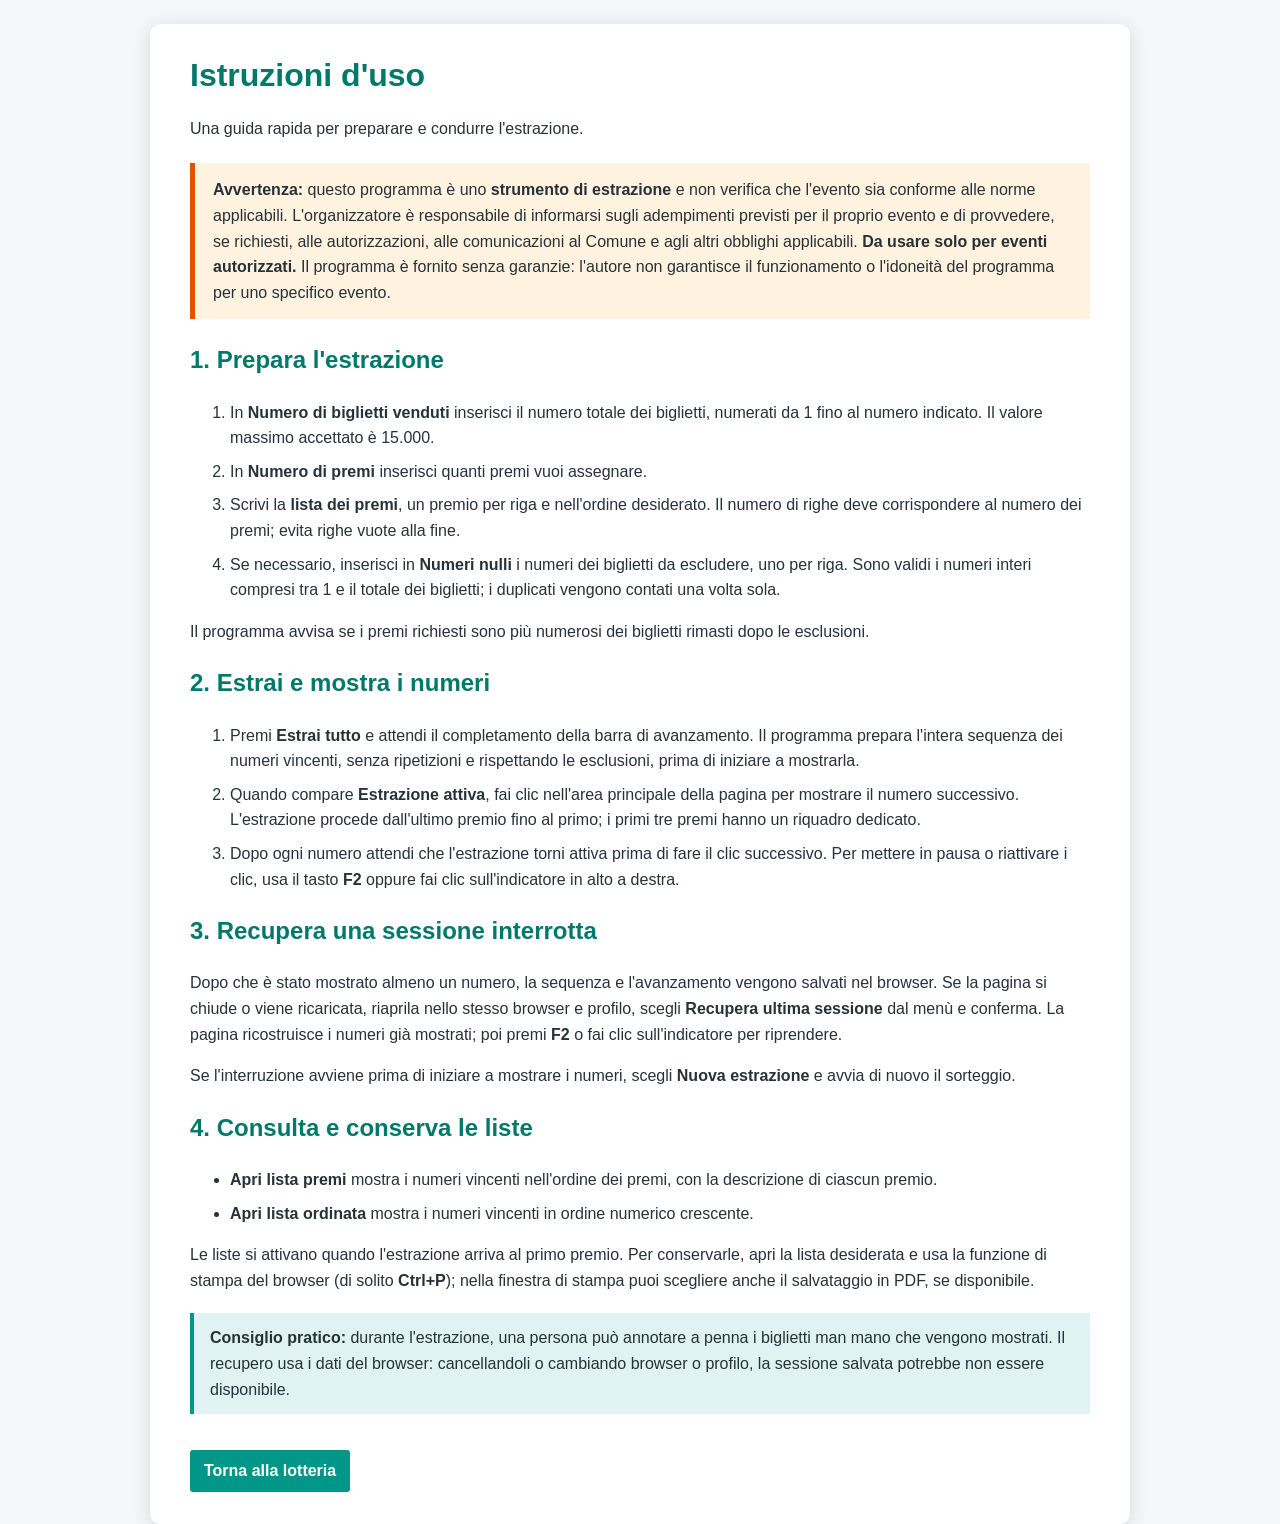
==== Istruzioni.html @ 7db6c47d "Aggiorna estrazione e istruzioni d'uso" ====
<!doctype html>
<html lang="it">
<head>
	<meta charset="utf-8">
	<meta name="viewport" content="width=device-width, initial-scale=1">
	<title>Istruzioni d'uso - Lotteria</title>
	<link rel="stylesheet" type="text/css" href="lotteria.css">
</head>
<body class="instructionsBody">
	<main class="instructionsPage">
		<h1>Istruzioni d'uso</h1>
		<p>Una guida rapida per preparare e condurre l'estrazione.</p>
		<div class="instructionsWarning" role="note">
			<strong>Avvertenza:</strong> questo programma è uno <strong>strumento di estrazione</strong> e non verifica che l'evento sia conforme alle norme applicabili. L'organizzatore è responsabile di informarsi sugli adempimenti previsti per il proprio evento e di provvedere, se richiesti, alle autorizzazioni, alle comunicazioni al Comune e agli altri obblighi applicabili. <strong>Da usare solo per eventi autorizzati.</strong> Il programma è fornito senza garanzie: l'autore non garantisce il funzionamento o l'idoneità del programma per uno specifico evento.
		</div>

		<h2>1. Prepara l'estrazione</h2>
		<ol>
			<li>In <strong>Numero di biglietti venduti</strong> inserisci il numero totale dei biglietti, numerati da 1 fino al numero indicato. Il valore massimo accettato è 15.000.</li>
			<li>In <strong>Numero di premi</strong> inserisci quanti premi vuoi assegnare.</li>
			<li>Scrivi la <strong>lista dei premi</strong>, un premio per riga e nell'ordine desiderato. Il numero di righe deve corrispondere al numero dei premi; evita righe vuote alla fine.</li>
			<li>Se necessario, inserisci in <strong>Numeri nulli</strong> i numeri dei biglietti da escludere, uno per riga. Sono validi i numeri interi compresi tra 1 e il totale dei biglietti; i duplicati vengono contati una volta sola.</li>
		</ol>
		<p>Il programma avvisa se i premi richiesti sono più numerosi dei biglietti rimasti dopo le esclusioni.</p>

		<h2>2. Estrai e mostra i numeri</h2>
		<ol>
			<li>Premi <strong>Estrai tutto</strong> e attendi il completamento della barra di avanzamento. Il programma prepara l'intera sequenza dei numeri vincenti, senza ripetizioni e rispettando le esclusioni, prima di iniziare a mostrarla.</li>
			<li>Quando compare <strong>Estrazione attiva</strong>, fai clic nell'area principale della pagina per mostrare il numero successivo. L'estrazione procede dall'ultimo premio fino al primo; i primi tre premi hanno un riquadro dedicato.</li>
			<li>Dopo ogni numero attendi che l'estrazione torni attiva prima di fare il clic successivo. Per mettere in pausa o riattivare i clic, usa il tasto <strong>F2</strong> oppure fai clic sull'indicatore in alto a destra.</li>
		</ol>

		<h2>3. Recupera una sessione interrotta</h2>
		<p>Dopo che è stato mostrato almeno un numero, la sequenza e l'avanzamento vengono salvati nel browser. Se la pagina si chiude o viene ricaricata, riaprila nello stesso browser e profilo, scegli <strong>Recupera ultima sessione</strong> dal menù e conferma. La pagina ricostruisce i numeri già mostrati; poi premi <strong>F2</strong> o fai clic sull'indicatore per riprendere.</p>
		<p>Se l'interruzione avviene prima di iniziare a mostrare i numeri, scegli <strong>Nuova estrazione</strong> e avvia di nuovo il sorteggio.</p>

		<h2>4. Consulta e conserva le liste</h2>
		<ul>
			<li><strong>Apri lista premi</strong> mostra i numeri vincenti nell'ordine dei premi, con la descrizione di ciascun premio.</li>
			<li><strong>Apri lista ordinata</strong> mostra i numeri vincenti in ordine numerico crescente.</li>
		</ul>
		<p>Le liste si attivano quando l'estrazione arriva al primo premio. Per conservarle, apri la lista desiderata e usa la funzione di stampa del browser (di solito <strong>Ctrl+P</strong>); nella finestra di stampa puoi scegliere anche il salvataggio in PDF, se disponibile.</p>

		<div class="instructionsNote">
			<strong>Consiglio pratico:</strong> durante l'estrazione, una persona può annotare a penna i biglietti man mano che vengono mostrati. Il recupero usa i dati del browser: cancellandoli o cambiando browser o profilo, la sessione salvata potrebbe non essere disponibile.
		</div>

		<a class="instructionsBack" href="Lotteria.html">Torna alla lotteria</a>
	</main>
</body>
</html>
---- lotteria.css ----
.col1{
width:8.33%;
float:left;
clear: right;
}

.col2{
width:16.66%;
float:left;
clear: right;
}

.col3{
width:25%;
float:left;
clear: right;
}

.col4{
width:33.33%;
float:left;
clear: right;
}
.col6{
width:50%;
float:left;
clear: right;
}
.col8{
width:75%;
float:left;
clear: right;
}
.col12{
width:100%;
}

.col1,.col2,.col3,.col4,.col6,.col12{
border-radius: 15px;
border: 2px solid #fff;
-webkit-box-sizing: border-box; /* Safari/Chrome, other WebKit */
-moz-box-sizing: border-box;    /* Firefox, Gecko */
box-sizing: border-box;         /* Opera/IE 8+ */
}

.rounded{
border-radius: 5px;
}

@media screen and (max-width: 768px) {
	.col4,.col6{
	width:100%;
	}
	.col3{
	width:50%;
	}
	.col2{
	width:33.33%;
	}
	.col1{
	width:16.66%;
	}

}

@media screen and (max-width: 480px) {
	.col1,.col2,.col3,.col4,.col6{
	width:100%;
	}

}



body { font-size:100%; height:100%}
html{ font-size:100%; height:100%}

#logo{
    text-align: center;
    /*width: 100%;*/
    font-style: italic;
    font-family: verdana, arial, sans-serif;
    float: none;
    margin-top:20px;
}

#menu{
width:200px;
-webkit-border-radius: 5px;                  
-moz-border-radius: 5px;                   
border-radius: 5px;
-webkit-transition: .5s ease-in-out;                  
-moz-transition: .5s ease-in-out;
background:blue;
color:#fff;
cursor:pointer;
padding:5px;
position:fixed;
top:5px;
}

#menu ul{
position: absolute;
background:#fff;
left: -20px;
top: 11px;
}

#menu li{
list-style:none;
display:none;
padding:3px;
}

#menu:hover li{
display:block;
    z-index:1;
    /*border:1px solid black;*/
}

#control{
cursor:pointer;
position:fixed;
right:50px;
-webkit-border-radius: 5px;                  
-moz-border-radius: 5px;                   
border-radius: 5px;
-webkit-transition: .5s ease-in-out;                  
-moz-transition: .5s ease-in-out;
padding:2px;
}

.panel{
text-align:center;
padding:20px;
-webkit-border-radius: 15px;                  
-moz-border-radius: 15px;                   
border-radius: 15px;
font: bold 15rem Arial;
background:blue;
color:#fff;
-webkit-transition: .5s ease-in-out;                  
-moz-transition: .5s ease-in-out;
position:fixed;
top: 50%;
left:25%;
display:none;
}

.panelTemp{
background:red;
}

.lista{
text-align:center;
font: bold 6rem Arial;
list-style:none;
background:green;
-webkit-border-radius: 15px;                  
-moz-border-radius: 15px;                   
border-radius: 15px;
margin-bottom:10px;
color:#fff;
-webkit-transition: .5s ease-in-out;                  
-moz-transition: .5s ease-in-out;
}
.primiPremi{
font: bold 4rem Arial;
line-height: 1;
/*height:200px;*/
width:100%;
padding:5px;
}

.primi{
line-height: 1;
}

.liFirst{
background:red;
}

.inLista{
font-size:0.4em;
margin-top: 20px;
}

header{
}


table{
    /*background-color: #dddddd;*/
    background-repeat: repeat;
    background-size: auto auto;
   /* -webkit-border-radius: 15px;                  
    -moz-border-radius: 15px;                   
    border-radius: 15px;*/
-webkit-box-shadow: -3px 9px 8px 6px rgba(135,131,135,0.38);
-moz-box-shadow: -3px 9px 8px 6px rgba(135,131,135,0.38);
box-shadow: -3px 9px 8px 6px rgba(135,131,135,0.38);
    width:90%;
    height:100%;
   margin:auto;
}

#titolo{
	font-family: Verdana,Arial,Helvetica,sans-serif;
	font-size: 2em;
	font-weight: bold;
	background:#009688;
	color:#fff;
	padding-top:20px;
	padding-bottom:20px;
}

td, input,button,textarea{
	font-family: Verdana,Arial,Helvetica,sans-serif;
	font-size: 1em;
	width:100%;
}

.tdList{
	width:33% !important;
}

input{
	border:none;
	border-bottom:1px solid #ddd;
}

td{
padding:20px;
width:50%
}

button{
	background:#009688;
	color:#fff;
	-webkit-border-radius: 2px;                  
   	 -moz-border-radius: 2px;                   
   	 border-radius: 2px;
	padding-top:5px;
	padding-bottom:5px;
	font-family: Verdana,Arial,Helvetica,sans-serif;
	font-size: 1em;
	font-weight: bold;
}

button:hover{
-webkit-box-shadow: -3px 9px 8px 6px rgba(135,131,135,0.38);
-moz-box-shadow: -3px 9px 8px 6px rgba(135,131,135,0.38);
box-shadow: -3px 9px 8px 6px rgba(135,131,135,0.38);
}

button:disabled{
background:#ddd;
}

button:disabled:hover{
background:#ddd;
-webkit-box-shadow: 0px 0px 0px 0px rgba(135,131,135,0.0);
-moz-box-shadow: 0px 0px 0px 0px rgba(135,131,135,0.0);
box-shadow: 0px 0px 0px 0px rgba(135,131,135,0.0);
}

.pag2{
width:49%;
}

/*cursore*/
#progress-bar {
    background-color: #1a1a1a;
    height: 100px;
    padding: 5px;
    width: 98%;
    margin: 60px 0;
             
    -moz-border-radius: 5px;
    -webkit-border-radius: 5px;
    border-radius: 5px;
             
    -moz-box-shadow: 0 1px 5px #000 inset, 0 1px 0 #444;
    -webkit-box-shadow: 0 1px 5px #000 inset, 0 1px 0 #444;
    box-shadow: 0 1px 5px #000 inset, 0 1px 0 #444;
    position:absolute;
}

#progress-bar span {
    display: inline-block;
    height: 100px;
    width: 0%;
             
    -moz-border-radius: 3px;
    -webkit-border-radius: 3px;
    border-radius: 3px;
             
    -moz-box-shadow: 0 1px 0 rgba(255, 255, 255, .5) inset;
    -webkit-box-shadow: 0 1px 0 rgba(255, 255, 255, .5) inset;
    box-shadow: 0 1px 0 rgba(255, 255, 255, .5) inset;
 
   /* Permalink - use to edit and share this gradient: http://colorzilla.com/gradient-editor/#1e5799+20,2989d8+50,1e5799+80&0+0,0.8+15,1+19,1+81,0.8+85,0+100;Blue+Two+Sided+Transparent */
background: -moz-linear-gradient(top,  rgba(30,87,153,0) 0%, rgba(30,87,153,0.8) 15%, rgba(30,87,153,1) 19%, rgba(30,87,153,1) 20%, rgba(41,137,216,1) 50%, rgba(30,87,153,1) 80%, rgba(30,87,153,1) 81%, rgba(30,87,153,0.8) 85%, rgba(30,87,153,0) 100%); /* FF3.6-15 */
background: -webkit-linear-gradient(top,  rgba(30,87,153,0) 0%,rgba(30,87,153,0.8) 15%,rgba(30,87,153,1) 19%,rgba(30,87,153,1) 20%,rgba(41,137,216,1) 50%,rgba(30,87,153,1) 80%,rgba(30,87,153,1) 81%,rgba(30,87,153,0.8) 85%,rgba(30,87,153,0) 100%); /* Chrome10-25,Safari5.1-6 */
background: linear-gradient(to bottom,  rgba(30,87,153,0) 0%,rgba(30,87,153,0.8) 15%,rgba(30,87,153,1) 19%,rgba(30,87,153,1) 20%,rgba(41,137,216,1) 50%,rgba(30,87,153,1) 80%,rgba(30,87,153,1) 81%,rgba(30,87,153,0.8) 85%,rgba(30,87,153,0) 100%); /* W3C, IE10+, FF16+, Chrome26+, Opera12+, Safari7+ */
filter: progid:DXImageTransform.Microsoft.gradient( startColorstr='#001e5799', endColorstr='#001e5799',GradientType=0 ); /* IE6-9 */


}

#bar {
    /* ... */
    -webkit-transition: width 8s ease-in-out;
    -moz-transition: width 8s ease-in-out;
    -ms-transition: width 8s ease-in-out;
    -o-transition: width 8s ease-in-out;
    transition: width 8s ease-in-out;
}
/*fine cursore*/

/*animazione blink*/

.blinking{
z-index:0;
color: #F9FD0C;
animation: blink 1s linear infinite;
    -webkit-animation-name: blink; /* Safari 4.0 - 8.0 */
    -webkit-animation-duration: 1s; /* Safari 4.0 - 8.0 */
    animation-name: blink;
    animation-duration: 1s;
    -webkit-animation-iteration-count: 7;
    animation-iteration-count: 7;
}
@keyframes blink{
0%{opacity: 0;}
50%{opacity: .5;}
100%{opacity: 1;}
}
@-webkit-keyframes blink {
0%{opacity: 0;}
50%{opacity: .5;}
100%{opacity: 1;}
}
/*Fine*/

/* Pagina istruzioni */
.instructionsBody{
	background:#f3f7f7;
	color:#263238;
	font-family:Verdana,Arial,Helvetica,sans-serif;
	line-height:1.6;
	margin:0;
	padding:24px;
}

.instructionsPage{
	background:#fff;
	border-radius:10px;
	box-shadow:0 4px 18px rgba(0,0,0,.12);
	margin:0 auto;
	max-width:900px;
	padding:32px 40px;
}

.instructionsPage h1,
.instructionsPage h2{
	color:#00796b;
}

.instructionsPage h1{
	line-height:1.2;
	margin-top:0;
}

.instructionsPage li{
	margin-bottom:8px;
}

.instructionsNote{
	background:#e0f2f1;
	border-left:4px solid #009688;
	margin:20px 0;
	padding:12px 16px;
}

.instructionsWarning{
	background:#fff3e0;
	border-left:5px solid #e65100;
	margin:22px 0;
	padding:14px 18px;
}

.instructionsBack{
	background:#009688;
	border-radius:3px;
	color:#fff;
	display:inline-block;
	font-weight:bold;
	margin-top:16px;
	padding:8px 14px;
	text-decoration:none;
}

.instructionsBack:hover{
	background:#00796b;
}

@media screen and (max-width:600px){
	.instructionsBody{
		padding:12px;
	}
	.instructionsPage{
		padding:22px 18px;
	}
}
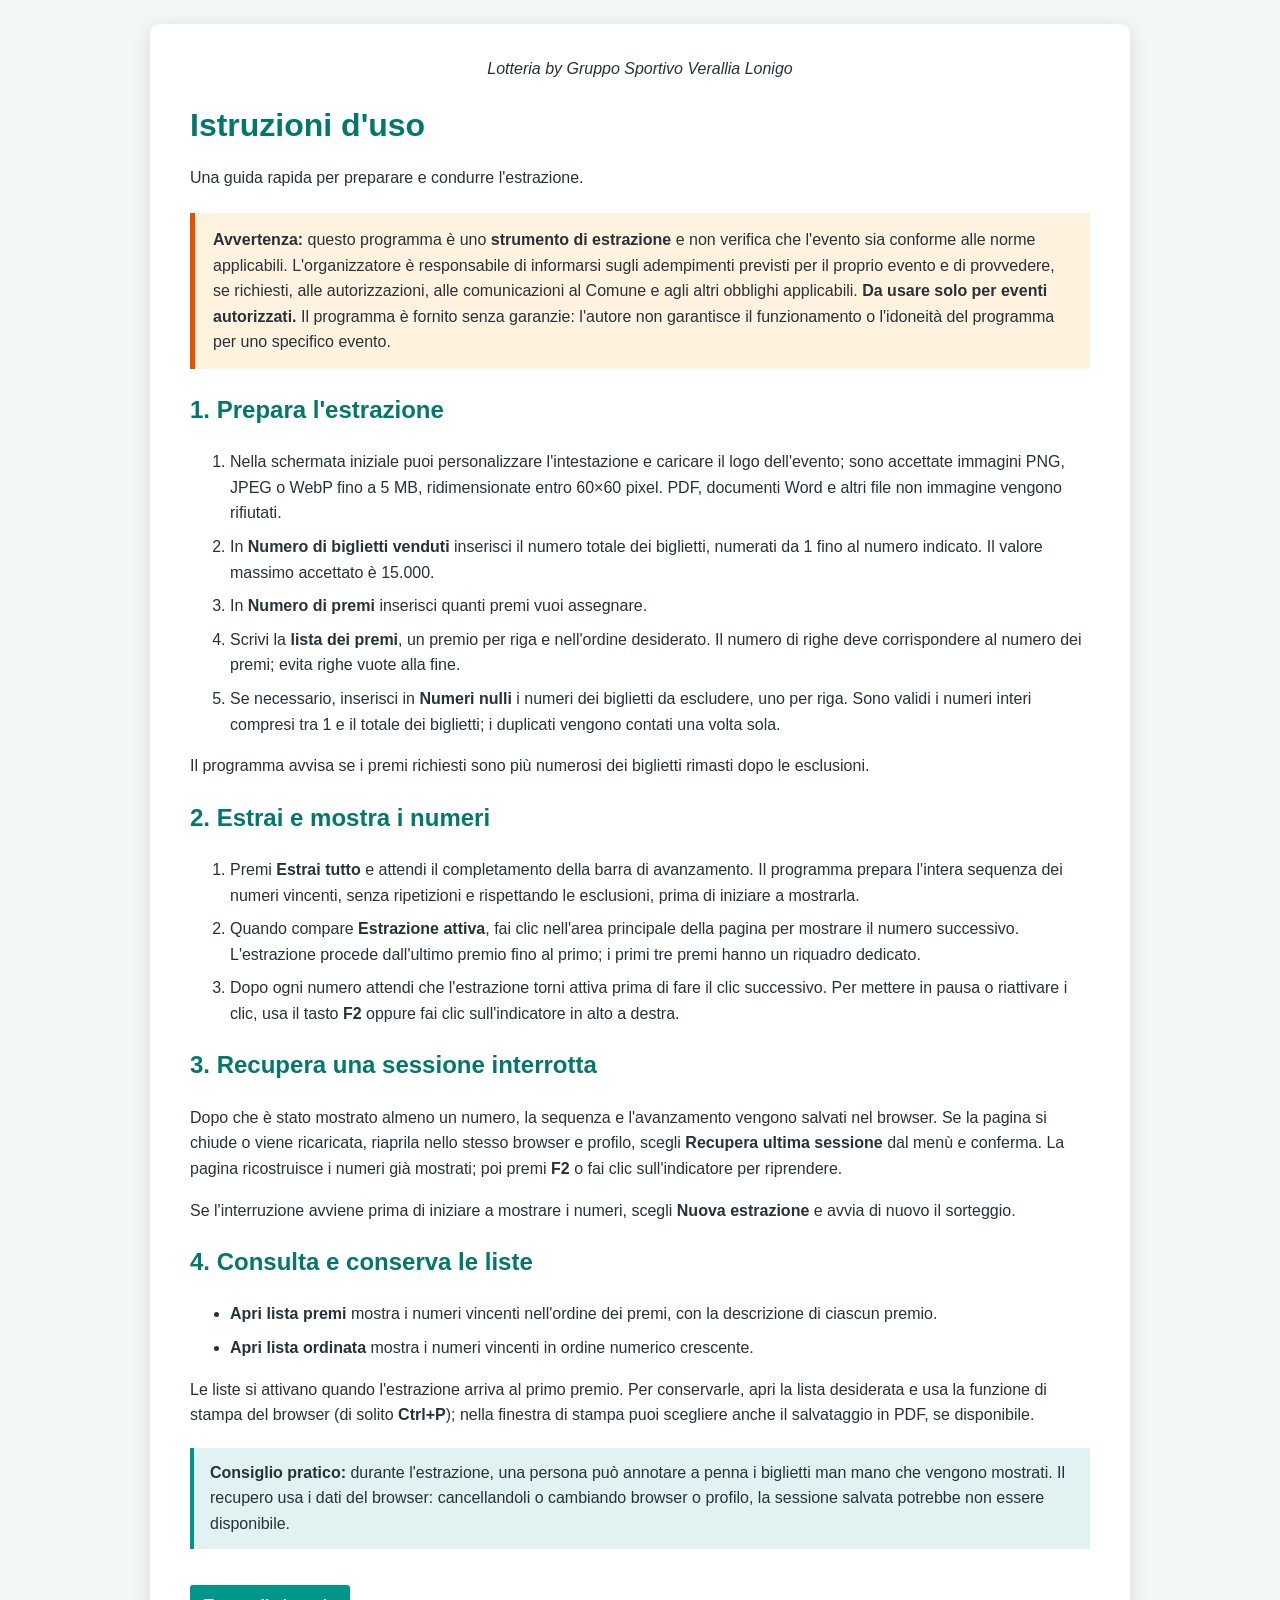
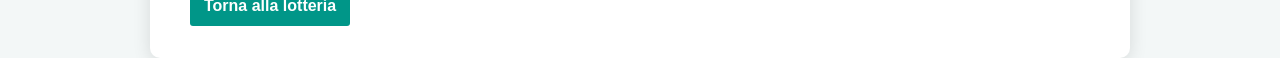
==== commit db435e5d: "Aggiunge intestazione e logo personalizzabili" ====
--- a/Istruzioni.html
+++ b/Istruzioni.html
@@ -4,10 +4,15 @@
 	<meta charset="utf-8">
 	<meta name="viewport" content="width=device-width, initial-scale=1">
 	<title>Istruzioni d'uso - Lotteria</title>
+	<script defer type="text/javascript" src="branding.js"></script>
 	<link rel="stylesheet" type="text/css" href="lotteria.css">
 </head>
 <body class="instructionsBody">
 	<main class="instructionsPage">
+		<header class="instructionsBranding">
+			<img id="brandLogo" class="brandImage" data-brand-logo alt="Logo dell'evento" hidden>
+			<p data-brand-title>Lotteria by Gruppo Sportivo Verallia Lonigo</p>
+		</header>
 		<h1>Istruzioni d'uso</h1>
 		<p>Una guida rapida per preparare e condurre l'estrazione.</p>
 		<div class="instructionsWarning" role="note">
@@ -16,6 +21,7 @@
 
 		<h2>1. Prepara l'estrazione</h2>
 		<ol>
+			<li>Nella schermata iniziale puoi personalizzare l'intestazione e caricare il logo dell'evento; sono accettate immagini PNG, JPEG o WebP fino a 5 MB, ridimensionate entro 60×60 pixel. PDF, documenti Word e altri file non immagine vengono rifiutati.</li>
 			<li>In <strong>Numero di biglietti venduti</strong> inserisci il numero totale dei biglietti, numerati da 1 fino al numero indicato. Il valore massimo accettato è 15.000.</li>
 			<li>In <strong>Numero di premi</strong> inserisci quanti premi vuoi assegnare.</li>
 			<li>Scrivi la <strong>lista dei premi</strong>, un premio per riga e nell'ordine desiderato. Il numero di righe deve corrispondere al numero dei premi; evita righe vuote alla fine.</li>
--- a/lotteria.css
+++ b/lotteria.css
@@ -82,6 +82,54 @@
     font-family: verdana, arial, sans-serif;
     float: none;
     margin-top:20px;
+}
+
+#brandHeader{
+	align-items:center;
+	display:flex;
+	flex-direction:column;
+	gap:8px;
+	margin:20px auto 10px;
+}
+
+.brandImage{
+	display:block;
+	max-height:60px;
+	max-width:60px;
+	object-fit:contain;
+}
+
+.brandImage[hidden]{
+	display:none;
+}
+
+.brandSettings{
+	padding:8px 12px;
+	text-align:left;
+}
+
+.brandSettings > label{
+	display:block;
+	font-weight:bold;
+	margin-bottom:5px;
+}
+
+#brandTitleInput{
+	box-sizing:border-box;
+	max-width:100%;
+	width:100%;
+}
+
+.brandLogoControls{
+	align-items:center;
+	display:flex;
+	flex-wrap:wrap;
+	gap:8px;
+}
+
+.brandPreview{
+	max-height:60px;
+	max-width:60px;
 }
 
 #menu{
@@ -372,6 +420,20 @@
 	margin-top:0;
 }
 
+.instructionsBranding{
+	align-items:center;
+	display:flex;
+	flex-direction:column;
+	gap:8px;
+	margin-bottom:24px;
+	text-align:center;
+}
+
+.instructionsBranding p{
+	font-style:italic;
+	margin:0;
+}
+
 .instructionsPage li{
 	margin-bottom:8px;
 }
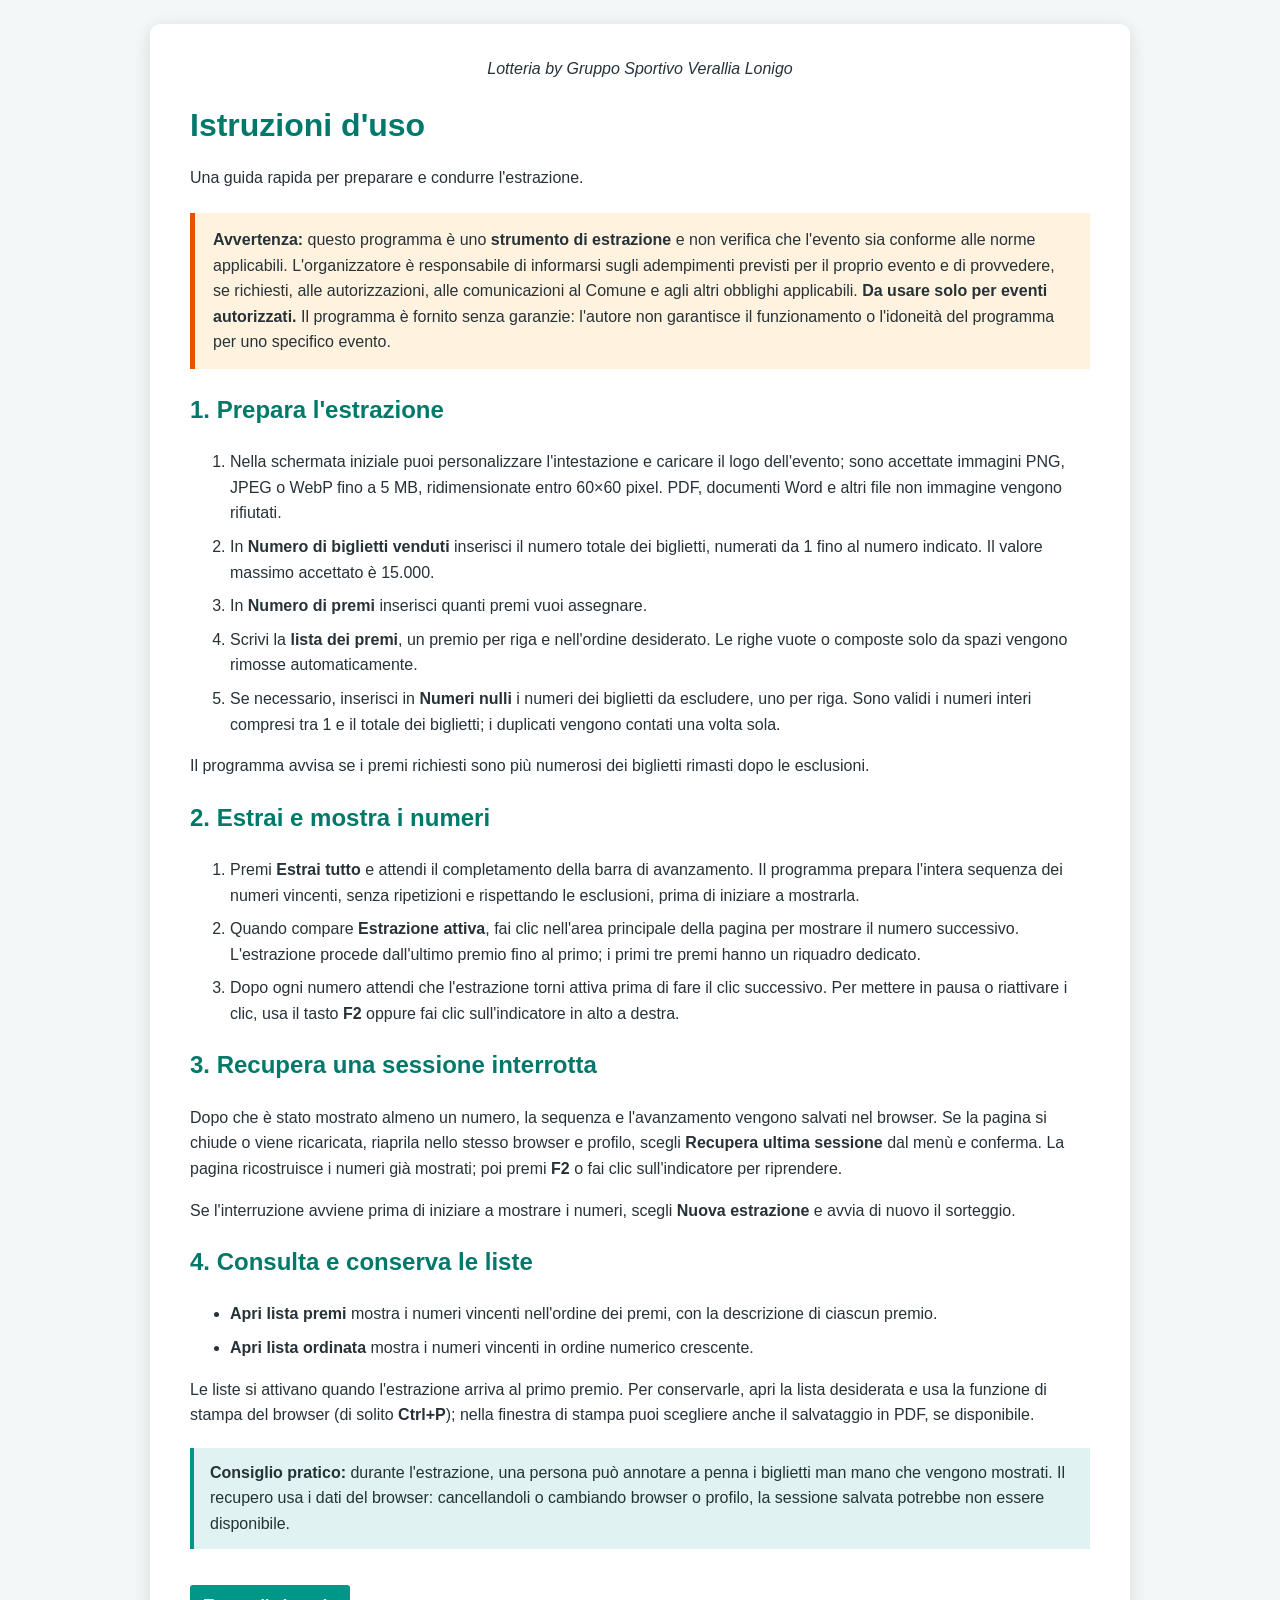
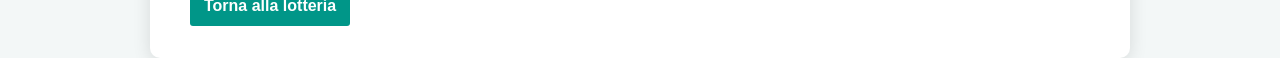
==== commit 745001c8: "Ignora righe vuote nella lista premi" ====
--- a/Istruzioni.html
+++ b/Istruzioni.html
@@ -24,7 +24,7 @@
 			<li>Nella schermata iniziale puoi personalizzare l'intestazione e caricare il logo dell'evento; sono accettate immagini PNG, JPEG o WebP fino a 5 MB, ridimensionate entro 60×60 pixel. PDF, documenti Word e altri file non immagine vengono rifiutati.</li>
 			<li>In <strong>Numero di biglietti venduti</strong> inserisci il numero totale dei biglietti, numerati da 1 fino al numero indicato. Il valore massimo accettato è 15.000.</li>
 			<li>In <strong>Numero di premi</strong> inserisci quanti premi vuoi assegnare.</li>
-			<li>Scrivi la <strong>lista dei premi</strong>, un premio per riga e nell'ordine desiderato. Il numero di righe deve corrispondere al numero dei premi; evita righe vuote alla fine.</li>
+			<li>Scrivi la <strong>lista dei premi</strong>, un premio per riga e nell'ordine desiderato. Le righe vuote o composte solo da spazi vengono rimosse automaticamente.</li>
 			<li>Se necessario, inserisci in <strong>Numeri nulli</strong> i numeri dei biglietti da escludere, uno per riga. Sono validi i numeri interi compresi tra 1 e il totale dei biglietti; i duplicati vengono contati una volta sola.</li>
 		</ol>
 		<p>Il programma avvisa se i premi richiesti sono più numerosi dei biglietti rimasti dopo le esclusioni.</p>
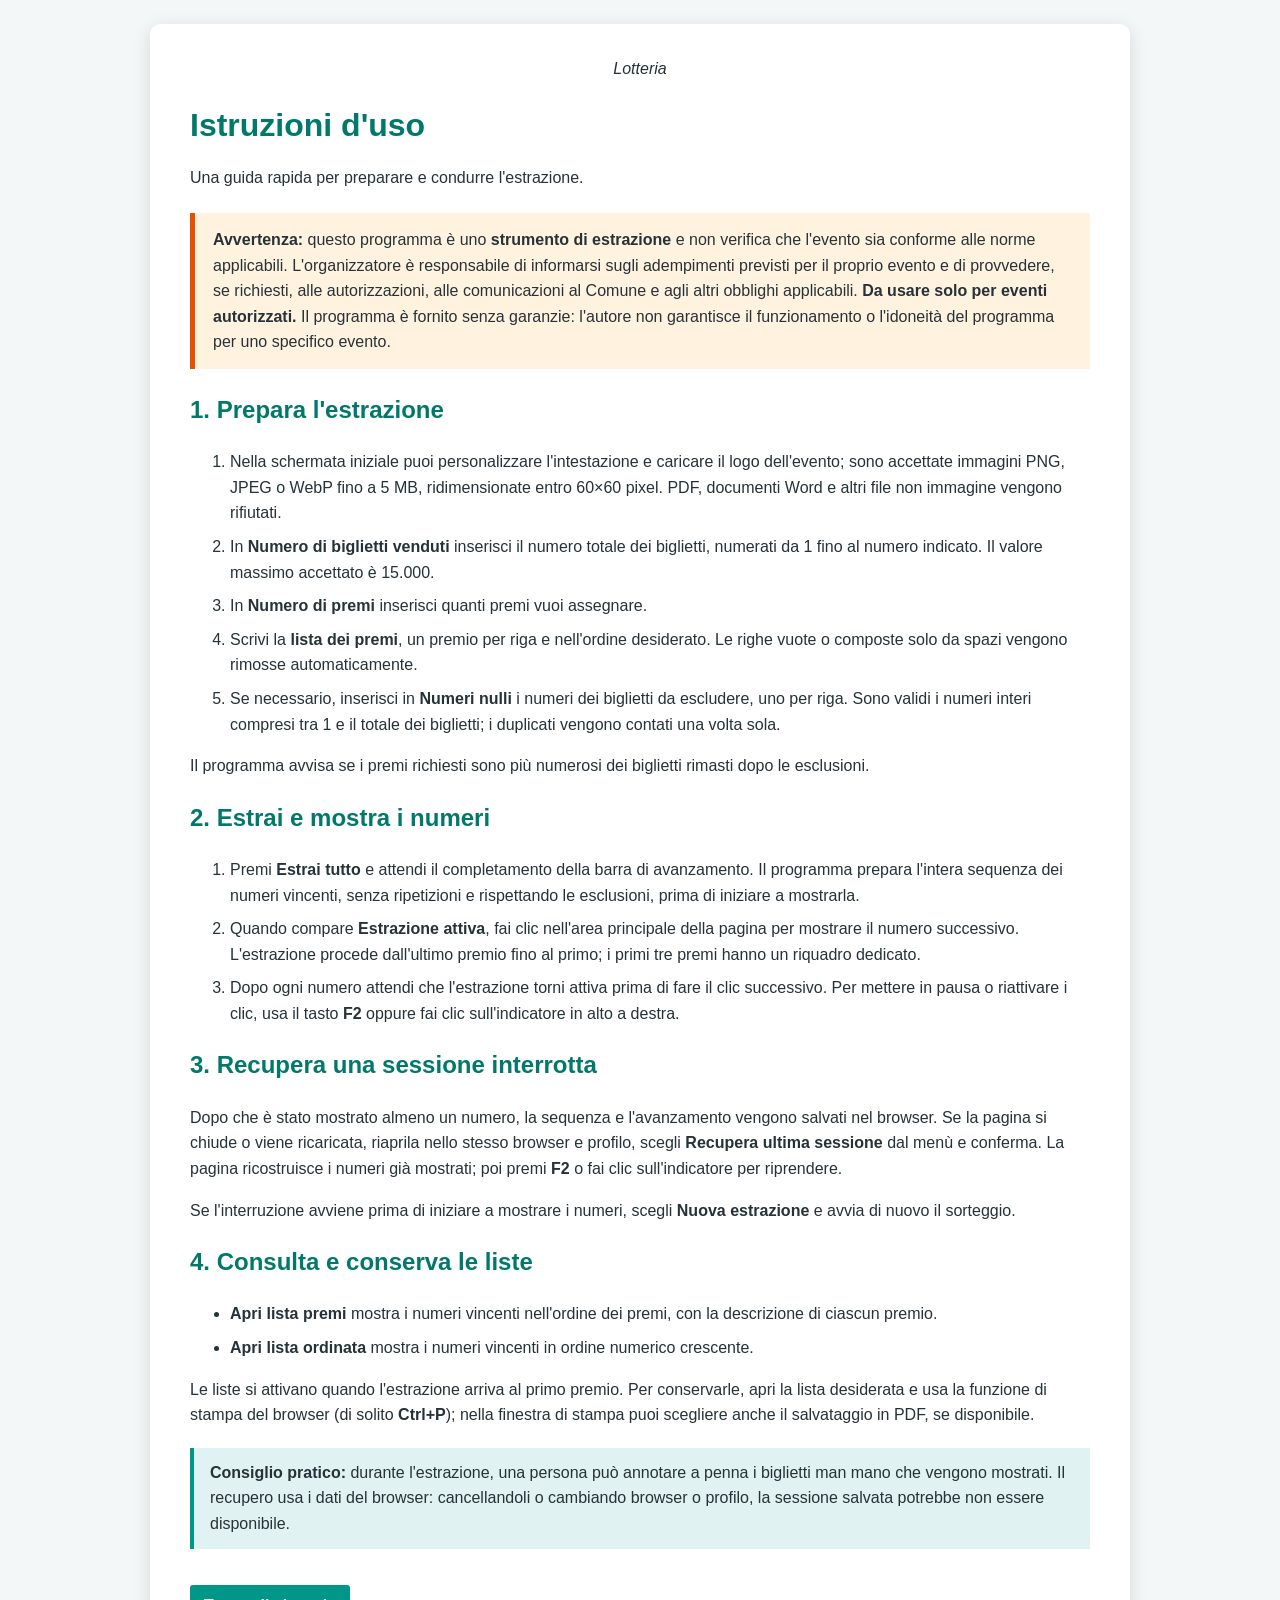
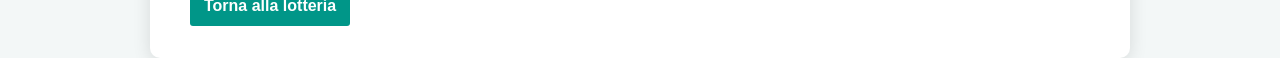
==== commit 5c5db0f2: "Imposta Lotteria come intestazione predefinita" ====
--- a/Istruzioni.html
+++ b/Istruzioni.html
@@ -11,7 +11,7 @@
 	<main class="instructionsPage">
 		<header class="instructionsBranding">
 			<img id="brandLogo" class="brandImage" data-brand-logo alt="Logo dell'evento" hidden>
-			<p data-brand-title>Lotteria by Gruppo Sportivo Verallia Lonigo</p>
+			<p data-brand-title>Lotteria</p>
 		</header>
 		<h1>Istruzioni d'uso</h1>
 		<p>Una guida rapida per preparare e condurre l'estrazione.</p>
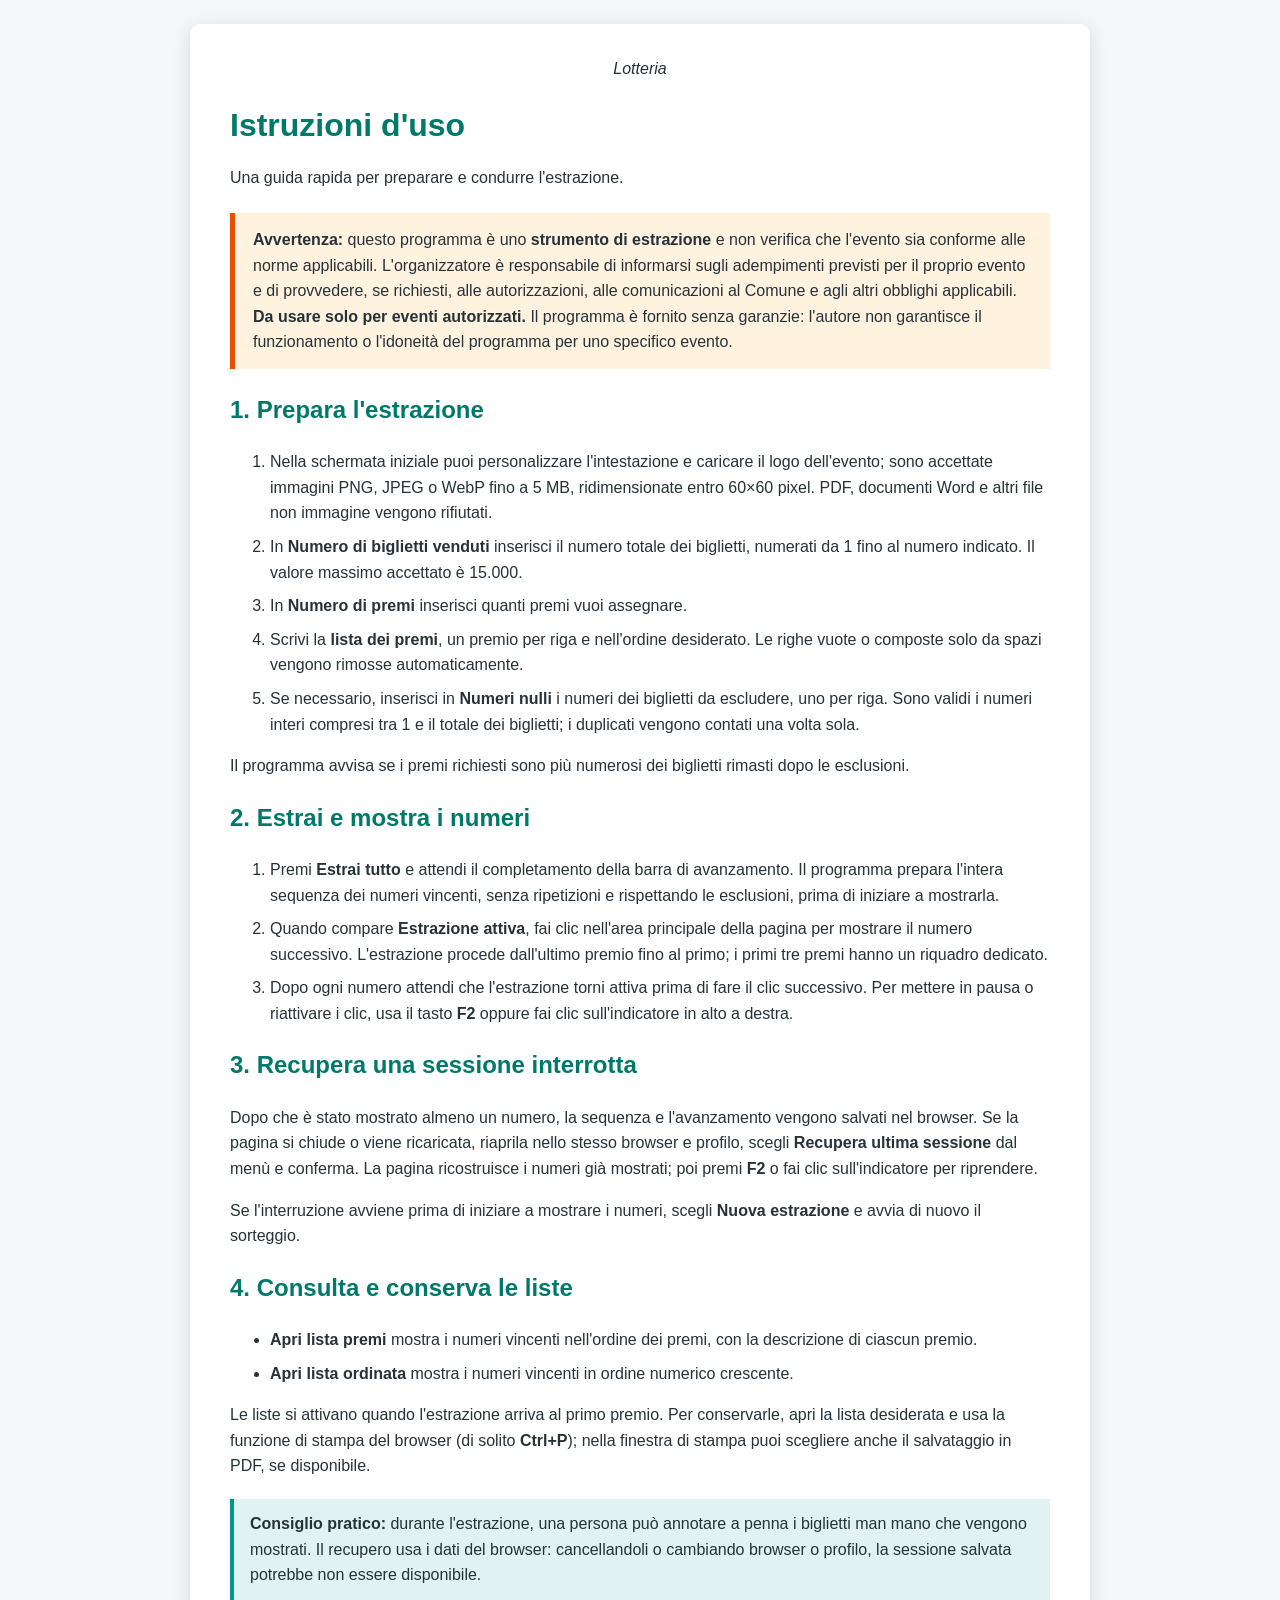
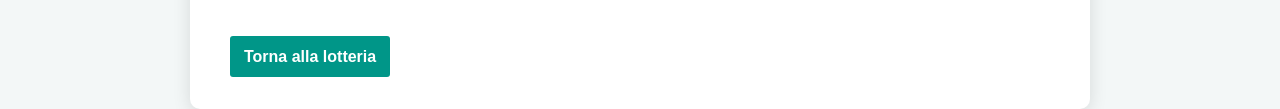
==== commit 66908d49: "Migliora layout responsive e aggiunge favicon" ====
--- a/Istruzioni.html
+++ b/Istruzioni.html
@@ -4,6 +4,7 @@
 	<meta charset="utf-8">
 	<meta name="viewport" content="width=device-width, initial-scale=1">
 	<title>Istruzioni d'uso - Lotteria</title>
+	<link rel="icon" type="image/svg+xml" href="favicon.svg">
 	<script defer type="text/javascript" src="branding.js"></script>
 	<link rel="stylesheet" type="text/css" href="lotteria.css">
 </head>
--- a/lotteria.css
+++ b/lotteria.css
@@ -74,6 +74,10 @@
 
 body { font-size:100%; height:100%}
 html{ font-size:100%; height:100%}
+
+*, *::before, *::after{
+	box-sizing:border-box;
+}
 
 #logo{
     text-align: center;
@@ -112,6 +116,12 @@
 	display:block;
 	font-weight:bold;
 	margin-bottom:5px;
+}
+
+.fieldLabel{
+	display:block;
+	font-weight:bold;
+	margin-bottom:8px;
 }
 
 #brandTitleInput{
@@ -142,28 +152,43 @@
 background:blue;
 color:#fff;
 cursor:pointer;
-padding:5px;
+padding:0;
 position:fixed;
 top:5px;
+z-index:100;
+}
+
+#menu summary{
+	list-style:none;
+	padding:5px;
+}
+
+#menu summary::-webkit-details-marker{
+	display:none;
 }
 
 #menu ul{
 position: absolute;
 background:#fff;
-left: -20px;
-top: 11px;
+color:#000;
+display:none;
+left:0;
+margin:0;
+padding:8px;
+top:100%;
+width:220px;
+box-sizing:border-box;
+z-index:101;
 }
 
 #menu li{
 list-style:none;
-display:none;
 padding:3px;
 }
 
-#menu:hover li{
-display:block;
-    z-index:1;
-    /*border:1px solid black;*/
+#menu[open] ul,
+#menu:hover ul{
+	display:block;
 }
 
 #control{
@@ -184,14 +209,17 @@
 -webkit-border-radius: 15px;                  
 -moz-border-radius: 15px;                   
 border-radius: 15px;
-font: bold 15rem Arial;
+font: bold clamp(4rem, 18vw, 15rem) Arial;
 background:blue;
 color:#fff;
 -webkit-transition: .5s ease-in-out;                  
 -moz-transition: .5s ease-in-out;
 position:fixed;
 top: 50%;
-left:25%;
+left:50%;
+transform:translate(-50%, -50%);
+width:min(80vw, 900px);
+z-index:5;
 display:none;
 }
 
@@ -476,4 +504,126 @@
 	}
 }
 
-
+/* Layout della schermata principale su tablet e telefoni */
+@media screen and (max-width:700px){
+	#header table,
+	#header tbody,
+	#header tr,
+	#header th,
+	#header td{
+		display:block;
+		width:100%;
+	}
+
+	#header table{
+		height:auto;
+		table-layout:fixed;
+	}
+
+	#header td,
+	#header th{
+		box-sizing:border-box;
+	}
+
+	#header td input,
+	#header td textarea{
+		box-sizing:border-box;
+		max-width:100%;
+		width:100%;
+	}
+}
+
+@media screen and (max-width:600px){
+	html,
+	body{
+		height:auto;
+		min-height:100%;
+	}
+
+	body{
+		margin:0;
+		overflow-x:hidden;
+	}
+
+	#menu{
+		left:8px;
+		max-width:calc(100vw - 16px);
+		top:8px;
+	}
+
+	#menu ul{
+		box-sizing:border-box;
+		left:0;
+		margin:0;
+		max-width:calc(100vw - 16px);
+		padding:8px;
+		top:100%;
+		width:min(280px, calc(100vw - 16px));
+	}
+
+	#control{
+		max-width:45vw;
+		right:8px;
+		top:48px;
+		z-index:100;
+	}
+
+	#brandHeader{
+		margin:76px auto 12px;
+		padding:0 12px;
+	}
+
+	#logo{
+		margin-top:0;
+		overflow-wrap:anywhere;
+		width:100%;
+	}
+
+	#header table{
+		width:calc(100% - 24px);
+	}
+
+	#header td,
+	#header th{
+		padding:12px;
+	}
+
+	#header .brandSettings{
+		padding:10px;
+	}
+
+	#header textarea{
+		min-height:160px;
+		resize:vertical;
+	}
+
+	.brandLogoControls button{
+		flex:0 0 auto;
+		width:auto;
+	}
+
+	#panel{
+		font-size:clamp(4rem, 24vw, 10rem);
+		max-width:calc(100vw - 24px);
+		width:calc(100vw - 24px);
+	}
+
+	#primiPremi .primiPremi{
+		font-size:clamp(2rem, 9vw, 3.3rem);
+	}
+
+	.lista{
+		font-size:clamp(2.5rem, 11vw, 5rem);
+		overflow-wrap:anywhere;
+	}
+
+	#list{
+		padding-left:0;
+	}
+
+	button{
+		min-height:44px;
+	}
+}
+
+
